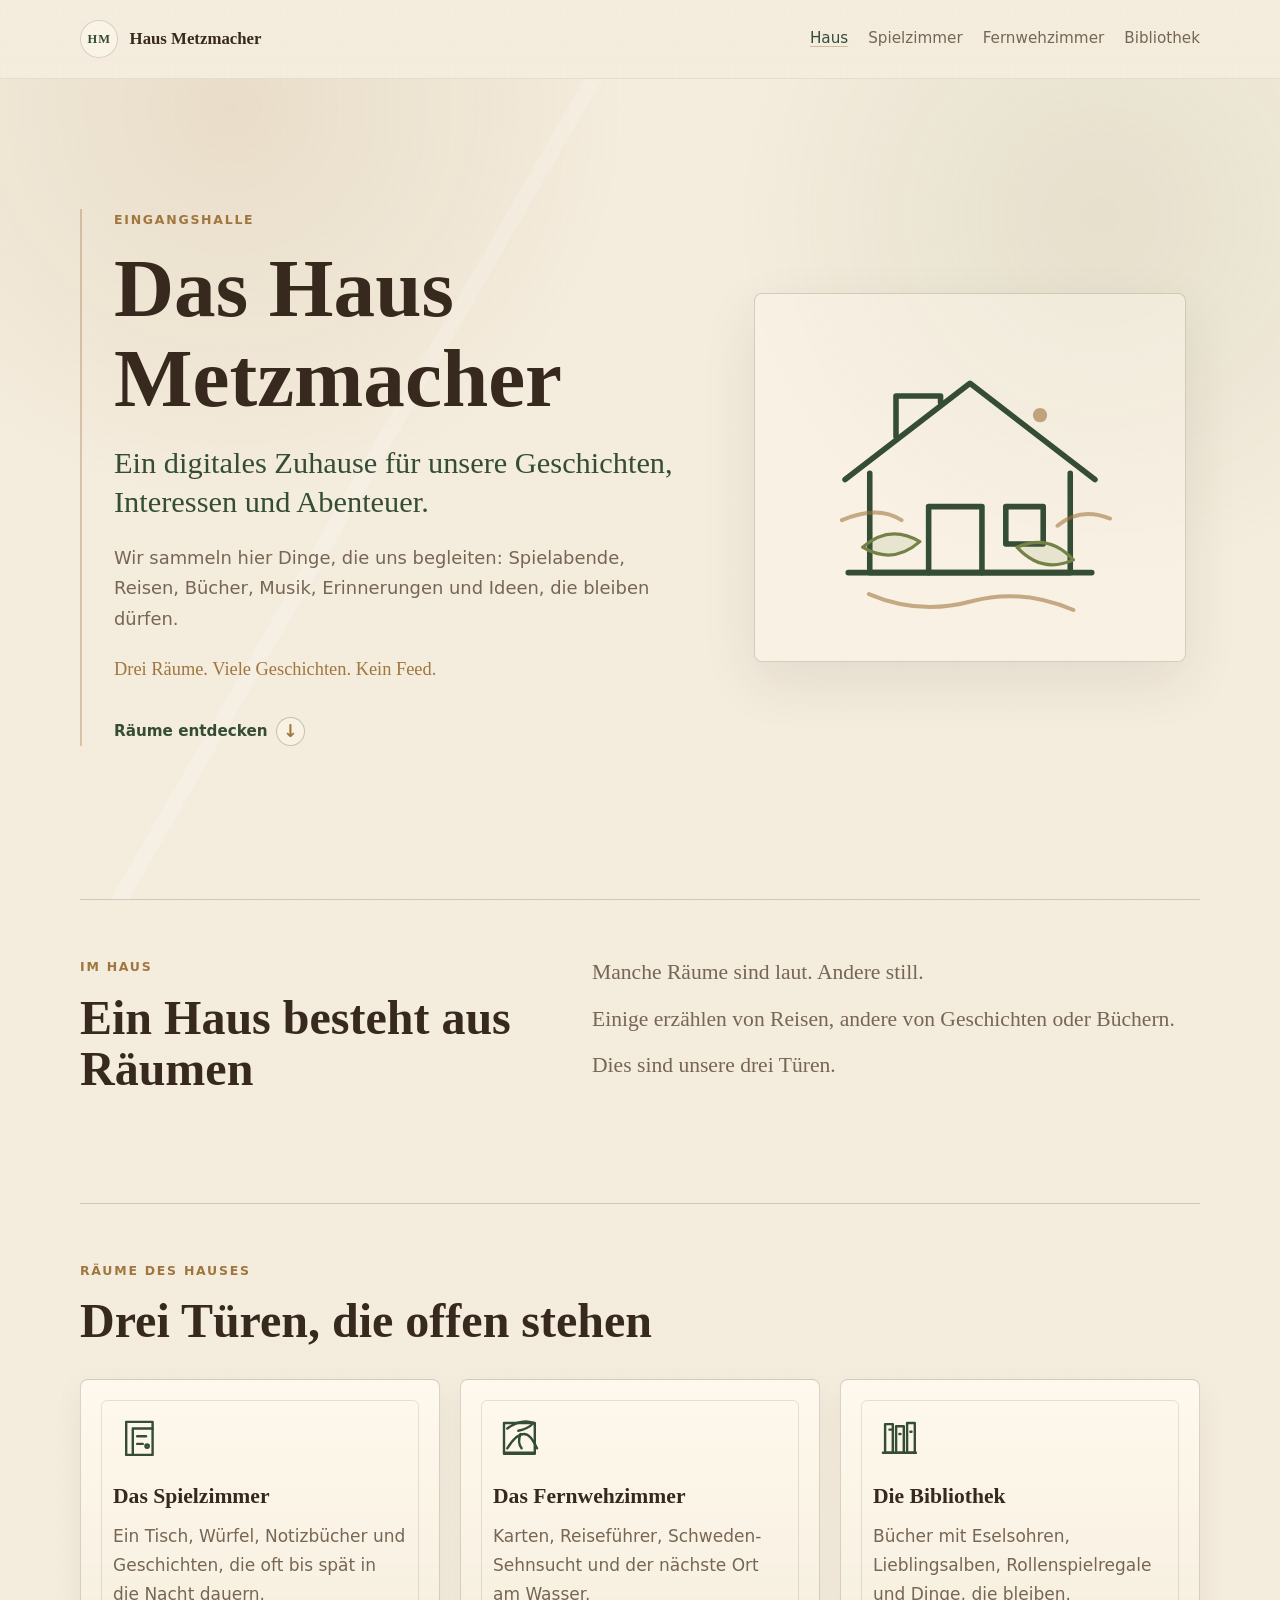
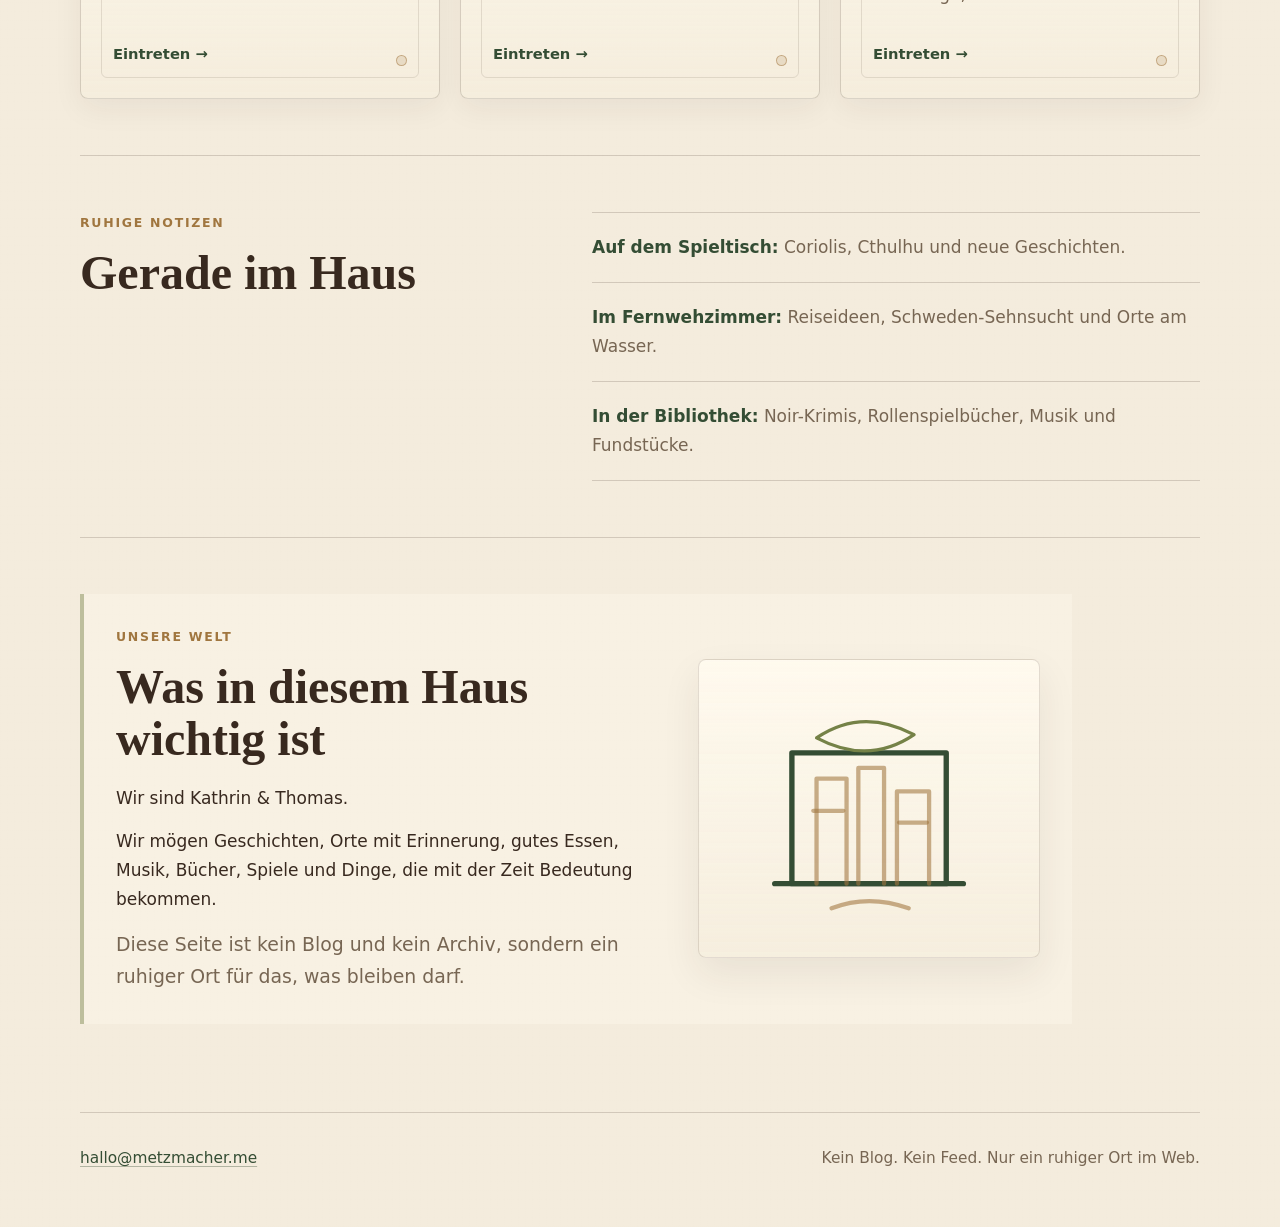
==== index.html @ ea8b7ede "Initial Commit" ====
<!doctype html>
<html lang="de">
  <head>
    <meta charset="utf-8">
    <meta name="viewport" content="width=device-width, initial-scale=1">
    <meta
      name="description"
      content="Das Haus Metzmacher: ein digitales Zuhause für Geschichten, Interessen und Abenteuer von Kathrin & Thomas."
    >
    <title>Das Haus Metzmacher</title>
    <link
      rel="icon"
      href="data:image/svg+xml,%3Csvg xmlns='http://www.w3.org/2000/svg' viewBox='0 0 64 64'%3E%3Crect width='64' height='64' rx='12' fill='%23f4ecdd'/%3E%3Cpath d='M14 31 32 16l18 15v19H14z' fill='none' stroke='%23344d34' stroke-width='5' stroke-linejoin='round'/%3E%3Cpath d='M25 50V36h14v14' fill='none' stroke='%23a0763f' stroke-width='4'/%3E%3C/svg%3E"
    >
    <link rel="stylesheet" href="/styles.css">
  </head>
  <body>
    <a class="skip-link" href="#inhalt">Zum Inhalt springen</a>

    <header class="site-header" aria-label="Kopfbereich">
      <nav class="nav" aria-label="Wegweiser im Haus">
        <a class="brand" href="/" aria-label="Zur Eingangshalle">
          <span class="brand-mark" aria-hidden="true">HM</span>
          <span>Haus Metzmacher</span>
        </a>
        <ul class="nav-list">
          <li><a href="/" aria-current="page">Haus</a></li>
          <li><a href="/spielzimmer/">Spielzimmer</a></li>
          <li><a href="/fernwehzimmer/">Fernwehzimmer</a></li>
          <li><a href="/bibliothek/">Bibliothek</a></li>
        </ul>
      </nav>
    </header>

    <main id="inhalt">
      <section class="hero section" id="top" aria-labelledby="hero-title">
        <div class="hero-copy">
          <p class="eyebrow">Eingangshalle</p>
          <h1 id="hero-title">Das Haus Metzmacher</h1>
          <p class="subtitle">Ein digitales Zuhause für unsere Geschichten, Interessen und Abenteuer.</p>
          <p>
            Wir sammeln hier Dinge, die uns begleiten: Spielabende, Reisen, Bücher,
            Musik, Erinnerungen und Ideen, die bleiben dürfen.
          </p>
          <p class="hero-note">Drei Räume. Viele Geschichten. Kein Feed.</p>
          <a class="scroll-cue" href="#haus-raeume" aria-label="Zur Einführung der Räume scrollen">
            Räume entdecken
            <span aria-hidden="true">↓</span>
          </a>
        </div>

        <div class="hero-illustration" aria-hidden="true">
          <svg viewBox="0 0 460 380" role="img" focusable="false">
            <path class="svg-line" d="M73 193 230 72l157 121" />
            <path class="svg-line" d="M104 185v125h252V185" />
            <path class="svg-line" d="M178 310v-83h67v83" />
            <path class="svg-line" d="M275 227h47v47h-47z" />
            <path class="svg-line" d="M137 139V88h56v8" />
            <path class="svg-line" d="M77 310h306" />
            <path class="svg-soft" d="M103 337c42 18 85 21 129 9s86-7 128 11" />
            <path class="svg-soft" d="M69 244c30-13 55-13 75 0" />
            <path class="svg-soft" d="M340 251c19-16 41-19 66-9" />
            <circle class="svg-dot" cx="318" cy="112" r="9" />
            <path class="svg-leaf" d="M95 278c23-20 47-22 72-7-23 20-47 22-72 7z" />
            <path class="svg-leaf" d="M360 294c-21-23-44-28-71-16 21 23 44 28 71 16z" />
          </svg>
        </div>
      </section>

      <section class="section house-intro" id="haus-raeume" aria-labelledby="house-intro-title">
        <div class="section-heading">
          <p class="eyebrow">Im Haus</p>
          <h2 id="house-intro-title">Ein Haus besteht aus Räumen</h2>
        </div>
        <div class="intro-text">
          <p>Manche Räume sind laut. Andere still.</p>
          <p>Einige erzählen von Reisen, andere von Geschichten oder Büchern.</p>
          <p>Dies sind unsere drei Türen.</p>
        </div>
      </section>

      <section class="section rooms" id="raeume" aria-labelledby="rooms-title">
        <div class="section-heading">
          <p class="eyebrow">Räume des Hauses</p>
          <h2 id="rooms-title">Drei Türen, die offen stehen</h2>
        </div>

        <div class="room-grid">
          <article class="room-card">
            <a class="room-link" href="/spielzimmer/" aria-label="Das Spielzimmer betreten">
              <div class="room-icon" aria-hidden="true">
                <svg viewBox="0 0 48 48" focusable="false">
                  <path d="M12 9h24v30H12z" />
                  <path d="M18 39V15h18" />
                  <path d="M22 22h8" />
                  <path d="M22 29h5" />
                  <circle cx="31" cy="31" r="1.5" />
                </svg>
              </div>
              <h3>Das Spielzimmer</h3>
              <p>Ein Tisch, Würfel, Notizbücher und Geschichten, die oft bis spät in die Nacht dauern.</p>
              <span class="room-enter" aria-hidden="true">Eintreten →</span>
            </a>
          </article>

          <article class="room-card">
            <a class="room-link" href="/fernwehzimmer/" aria-label="Das Fernwehzimmer betreten">
              <div class="room-icon" aria-hidden="true">
                <svg viewBox="0 0 48 48" focusable="false">
                  <path d="M11 37h26" />
                  <path d="M13 33c5-8 10-13 15-13s8 5 12 13" />
                  <path d="M25 20c-2 5-2 9 1 13" />
                  <path d="M13 15c8-6 16-8 24-5" />
                  <path d="M37 10c-4 4-8 6-14 7" />
                  <path d="M10 10h28v28H10z" />
                </svg>
              </div>
              <h3>Das Fernwehzimmer</h3>
              <p>Karten, Reiseführer, Schweden-Sehnsucht und der nächste Ort am Wasser.</p>
              <span class="room-enter" aria-hidden="true">Eintreten →</span>
            </a>
          </article>

          <article class="room-card">
            <a class="room-link" href="/bibliothek/" aria-label="Die Bibliothek betreten">
              <div class="room-icon" aria-hidden="true">
                <svg viewBox="0 0 48 48" focusable="false">
                  <path d="M9 37h30" />
                  <path d="M11 11h7v26h-7z" />
                  <path d="M21 13h7v24h-7z" />
                  <path d="M31 10h7v27h-7z" />
                  <path d="M15 16h2" />
                  <path d="M24 20h1" />
                  <path d="M34 18h1" />
                </svg>
              </div>
              <h3>Die Bibliothek</h3>
              <p>Bücher mit Eselsohren, Lieblingsalben, Rollenspielregale und Dinge, die bleiben.</p>
              <span class="room-enter" aria-hidden="true">Eintreten →</span>
            </a>
          </article>
        </div>
      </section>

      <section class="section now-section" id="aktuell" aria-labelledby="now-title">
        <div class="section-heading">
          <p class="eyebrow">Ruhige Notizen</p>
          <h2 id="now-title">Gerade im Haus</h2>
        </div>

        <!-- Pflegeleichte Now-Sektion: Diese drei Listeneinträge direkt bearbeiten. -->
        <ul class="now-list">
          <li><strong>Auf dem Spieltisch:</strong> Coriolis, Cthulhu und neue Geschichten.</li>
          <li><strong>Im Fernwehzimmer:</strong> Reiseideen, Schweden-Sehnsucht und Orte am Wasser.</li>
          <li><strong>In der Bibliothek:</strong> Noir-Krimis, Rollenspielbücher, Musik und Fundstücke.</li>
        </ul>
      </section>

      <section class="section about" id="was-wichtig-ist" aria-labelledby="values-title">
        <div class="about-note">
          <div class="about-copy">
            <p class="eyebrow">Unsere Welt</p>
            <h2 id="values-title">Was in diesem Haus wichtig ist</h2>
            <p>
              Wir sind Kathrin &amp; Thomas.
            </p>
            <p>
              Wir mögen Geschichten, Orte mit Erinnerung, gutes Essen, Musik, Bücher,
              Spiele und Dinge, die mit der Zeit Bedeutung bekommen.
            </p>
            <p>
              Diese Seite ist kein Blog und kein Archiv, sondern ein ruhiger Ort für
              das, was bleiben darf.
            </p>
          </div>

          <div class="values-illustration" aria-hidden="true">
            <svg viewBox="0 0 280 240" focusable="false">
              <path class="svg-line" d="M52 190h176" />
              <path class="svg-line" d="M68 68h144v122H68z" />
              <path class="svg-soft" d="M91 190V92h28v98" />
              <path class="svg-soft" d="M130 190V82h24v108" />
              <path class="svg-soft" d="M166 190V104h30v86" />
              <path class="svg-soft" d="M88 122h28" />
              <path class="svg-soft" d="M168 133h26" />
              <circle class="svg-dot" cx="142" cy="133" r="7" />
              <path class="svg-leaf" d="M91 54c28-19 59-20 91-3-28 19-59 20-91 3z" />
              <path class="svg-soft" d="M105 213c23-9 47-9 72 0" />
            </svg>
          </div>
        </div>
      </section>
    </main>

    <footer class="site-footer">
      <p>
        <a href="mailto:hallo@metzmacher.me">hallo@metzmacher.me</a>
      </p>
      <p>Kein Blog. Kein Feed. Nur ein ruhiger Ort im Web.</p>
    </footer>
  </body>
</html>
---- styles.css ----
:root {
  --color-paper: #f4ecdd;
  --color-paper-deep: #eadfc9;
  --color-ink: #38291f;
  --color-muted: #776653;
  --color-olive: #758247;
  --color-green: #344d34;
  --color-bronze: #a0763f;
  --color-line: rgba(56, 41, 31, 0.18);
  --color-card: rgba(255, 250, 239, 0.66);
  --font-serif: Georgia, "Times New Roman", serif;
  --font-sans: ui-sans-serif, system-ui, -apple-system, BlinkMacSystemFont, "Segoe UI", sans-serif;
  --space-xs: 0.5rem;
  --space-sm: 0.875rem;
  --space-md: 1.25rem;
  --space-lg: 2rem;
  --space-xl: 3.5rem;
  --space-2xl: 5.5rem;
  --radius: 8px;
  --shadow-soft: 0 20px 55px rgba(56, 41, 31, 0.09);
  --max-width: 1120px;
}

* {
  box-sizing: border-box;
}

html {
  scroll-behavior: smooth;
  scroll-padding-top: 6rem;
}

body {
  min-width: 320px;
  margin: 0;
  color: var(--color-ink);
  font-family: var(--font-sans);
  font-size: 1.0625rem;
  line-height: 1.7;
  background:
    linear-gradient(rgba(244, 236, 221, 0.92), rgba(244, 236, 221, 0.92)),
    repeating-linear-gradient(90deg, rgba(56, 41, 31, 0.03) 0 1px, transparent 1px 7px),
    repeating-linear-gradient(0deg, rgba(56, 41, 31, 0.025) 0 1px, transparent 1px 9px),
    var(--color-paper);
}

body::before {
  position: fixed;
  inset: 0;
  z-index: -1;
  pointer-events: none;
  content: "";
  background:
    radial-gradient(circle at 18% 12%, rgba(160, 118, 63, 0.12), transparent 30%),
    radial-gradient(circle at 86% 24%, rgba(117, 130, 71, 0.11), transparent 28%),
    linear-gradient(120deg, transparent 0 35%, rgba(255, 255, 255, 0.18) 35% 36%, transparent 36% 100%);
}

a {
  color: var(--color-green);
  text-decoration-color: rgba(52, 77, 52, 0.35);
  text-underline-offset: 0.18em;
}

a:hover {
  color: var(--color-bronze);
}

a:focus-visible,
button:focus-visible {
  outline: 3px solid rgba(160, 118, 63, 0.55);
  outline-offset: 4px;
}

h1,
h2,
h3,
p {
  margin-top: 0;
}

h1,
h2,
h3 {
  color: var(--color-ink);
  font-family: var(--font-serif);
  font-weight: 700;
  line-height: 1.08;
}

h1 {
  max-width: 12ch;
  margin-bottom: var(--space-md);
  font-size: 5.2rem;
}

h2 {
  margin-bottom: var(--space-md);
  font-size: 3rem;
}

h3 {
  margin-bottom: var(--space-sm);
  font-size: 1.35rem;
}

p {
  margin-bottom: 0;
}

svg {
  display: block;
}

.skip-link {
  position: absolute;
  top: var(--space-sm);
  left: var(--space-sm);
  z-index: 10;
  padding: var(--space-xs) var(--space-sm);
  color: var(--color-paper);
  background: var(--color-green);
  transform: translateY(-160%);
}

.skip-link:focus {
  transform: translateY(0);
}

.site-header {
  position: sticky;
  top: 0;
  z-index: 5;
  padding: var(--space-md);
  border-bottom: 1px solid rgba(56, 41, 31, 0.08);
  background:
    linear-gradient(rgba(244, 236, 221, 0.9), rgba(244, 236, 221, 0.78)),
    repeating-linear-gradient(90deg, rgba(56, 41, 31, 0.026) 0 1px, transparent 1px 7px),
    var(--color-paper);
  backdrop-filter: blur(12px);
}

.nav {
  display: flex;
  align-items: center;
  justify-content: space-between;
  width: min(100%, var(--max-width));
  margin: 0 auto;
  gap: var(--space-md);
}

.brand {
  display: inline-flex;
  align-items: center;
  gap: 0.7rem;
  color: var(--color-ink);
  font-family: var(--font-serif);
  font-size: 1.05rem;
  font-weight: 700;
  text-decoration: none;
}

.brand-mark {
  display: grid;
  width: 2.4rem;
  height: 2.4rem;
  place-items: center;
  border: 1px solid var(--color-line);
  border-radius: 50%;
  color: var(--color-green);
  font-size: 0.78rem;
  letter-spacing: 0.08em;
  background: rgba(255, 250, 239, 0.56);
}

.nav-list {
  display: flex;
  flex-wrap: wrap;
  justify-content: flex-end;
  gap: var(--space-xs) var(--space-md);
  margin: 0;
  padding: 0;
  list-style: none;
  font-size: 0.95rem;
}

.nav-list a {
  color: var(--color-muted);
  text-decoration: none;
}

.nav-list a:hover,
.nav-list a[aria-current="page"] {
  color: var(--color-green);
}

.nav-list a[aria-current="page"] {
  text-decoration: underline;
  text-decoration-color: rgba(160, 118, 63, 0.42);
}

.section {
  width: min(calc(100% - 2rem), var(--max-width));
  margin: 0 auto;
  padding: var(--space-xl) 0;
}

.hero {
  display: grid;
  grid-template-columns: minmax(0, 1.05fr) minmax(280px, 0.8fr);
  align-items: center;
  gap: var(--space-xl);
  min-height: calc(100svh - 5rem);
  padding-top: var(--space-lg);
}

.room-hero {
  min-height: min(42rem, calc(100svh - 5rem));
}

.room-hero h1 {
  max-width: 100%;
  font-size: 4rem;
}

.hero-copy {
  position: relative;
  padding-left: var(--space-lg);
  border-left: 2px solid rgba(160, 118, 63, 0.35);
}

.hero-copy > p:not(.eyebrow, .subtitle, .hero-note) {
  max-width: 42rem;
  color: var(--color-muted);
  font-size: 1.12rem;
}

.hero-note {
  margin-top: var(--space-md);
  color: var(--color-bronze);
  font-family: var(--font-serif);
  font-size: 1.15rem;
}

.scroll-cue {
  display: inline-flex;
  align-items: center;
  gap: 0.55rem;
  margin-top: var(--space-lg);
  color: var(--color-green);
  font-size: 0.95rem;
  font-weight: 700;
  text-decoration: none;
}

.scroll-cue span {
  display: grid;
  width: 1.8rem;
  height: 1.8rem;
  place-items: center;
  border: 1px solid rgba(52, 77, 52, 0.28);
  border-radius: 50%;
  color: var(--color-bronze);
  font-size: 1.1rem;
  line-height: 1;
  background: rgba(255, 250, 239, 0.42);
}

.scroll-cue:hover span {
  border-color: rgba(160, 118, 63, 0.5);
}

.eyebrow {
  margin-bottom: var(--space-sm);
  color: var(--color-bronze);
  font-size: 0.78rem;
  font-weight: 700;
  letter-spacing: 0.14em;
  text-transform: uppercase;
}

.subtitle {
  max-width: 36rem;
  margin-bottom: var(--space-md);
  color: var(--color-green);
  font-family: var(--font-serif);
  font-size: 1.9rem;
  line-height: 1.3;
}

.hero-illustration {
  width: min(100%, 27rem);
  margin-inline: auto;
  padding: clamp(1rem, 4vw, 2rem);
  border: 1px solid var(--color-line);
  border-radius: var(--radius);
  background: rgba(255, 250, 239, 0.38);
  box-shadow: var(--shadow-soft);
}

.hero-illustration svg {
  width: 100%;
  height: auto;
}

.svg-line,
.svg-soft,
.svg-leaf,
.room-icon svg *,
.values-illustration svg * {
  fill: none;
  stroke-linecap: round;
  stroke-linejoin: round;
}

.svg-line {
  stroke: var(--color-green);
  stroke-width: 7;
}

.svg-soft {
  stroke: rgba(160, 118, 63, 0.58);
  stroke-width: 5;
}

.svg-leaf {
  fill: rgba(117, 130, 71, 0.13);
  stroke: var(--color-olive);
  stroke-width: 4;
}

.svg-dot {
  fill: rgba(160, 118, 63, 0.62);
}

.section-heading {
  max-width: 42rem;
  margin-bottom: var(--space-lg);
}

.house-intro {
  display: grid;
  grid-template-columns: minmax(0, 0.75fr) minmax(280px, 1fr);
  align-items: start;
  gap: var(--space-xl);
  border-top: 1px solid var(--color-line);
}

.intro-text {
  display: grid;
  gap: var(--space-sm);
  max-width: 42rem;
  color: var(--color-muted);
  font-family: var(--font-serif);
  font-size: 1.35rem;
  line-height: 1.5;
}

.rooms {
  border-top: 1px solid var(--color-line);
}

.room-grid {
  display: grid;
  grid-template-columns: repeat(3, minmax(0, 1fr));
  gap: var(--space-md);
}

.room-card {
  position: relative;
  overflow: hidden;
  min-height: 17rem;
  border: 1px solid var(--color-line);
  border-radius: var(--radius);
  background:
    linear-gradient(180deg, rgba(255, 250, 239, 0.7), rgba(234, 223, 201, 0.38)),
    var(--color-card);
  box-shadow: 0 10px 30px rgba(56, 41, 31, 0.06);
}

.room-link {
  position: relative;
  z-index: 1;
  display: flex;
  min-height: 17rem;
  flex-direction: column;
  padding: var(--space-lg);
  color: inherit;
  text-decoration: none;
}

.room-link:focus-visible {
  outline-offset: -6px;
}

.room-card::before {
  position: absolute;
  inset: var(--space-md);
  pointer-events: none;
  content: "";
  border: 1px solid rgba(56, 41, 31, 0.12);
  border-radius: calc(var(--radius) - 2px);
}

.room-card::after {
  position: absolute;
  right: var(--space-lg);
  bottom: var(--space-lg);
  width: 0.55rem;
  height: 0.55rem;
  content: "";
  border: 1px solid rgba(160, 118, 63, 0.5);
  border-radius: 50%;
  background: rgba(160, 118, 63, 0.16);
}

.room-card p {
  color: var(--color-muted);
}

.room-kicker {
  margin-bottom: var(--space-xs);
  color: var(--color-bronze);
  font-family: var(--font-serif);
  font-size: 0.98rem;
  line-height: 1.35;
}

.room-icon {
  width: 3.3rem;
  height: 3.3rem;
  margin-bottom: var(--space-md);
  color: var(--color-green);
}

.room-icon svg {
  width: 100%;
  height: 100%;
}

.room-icon svg * {
  stroke: currentColor;
  stroke-width: 2.2;
}

.room-enter {
  display: inline-flex;
  align-items: center;
  gap: 0.4rem;
  margin-top: auto;
  padding-top: var(--space-lg);
  color: var(--color-green);
  font-size: 0.92rem;
  font-weight: 700;
}

.now-section {
  display: grid;
  grid-template-columns: minmax(0, 0.75fr) minmax(280px, 1fr);
  align-items: start;
  gap: var(--space-xl);
  border-top: 1px solid var(--color-line);
}

.now-list {
  display: grid;
  gap: 0;
  margin: 0;
  padding: 0;
  border-top: 1px solid var(--color-line);
  list-style: none;
}

.now-list li {
  padding: var(--space-md) 0;
  border-bottom: 1px solid var(--color-line);
  color: var(--color-muted);
}

.now-list strong {
  color: var(--color-green);
}

.room-content {
  border-top: 1px solid var(--color-line);
}

.quiet-list {
  display: grid;
  grid-template-columns: repeat(3, minmax(0, 1fr));
  gap: var(--space-md);
  margin: 0;
  padding: 0;
  list-style: none;
}

.quiet-list li,
.collection-card {
  border: 1px solid var(--color-line);
  border-radius: var(--radius);
  background:
    linear-gradient(180deg, rgba(255, 250, 239, 0.68), rgba(234, 223, 201, 0.3)),
    var(--color-card);
  box-shadow: 0 10px 30px rgba(56, 41, 31, 0.045);
}

.quiet-list li {
  padding: var(--space-md) var(--space-lg);
  color: var(--color-green);
  font-family: var(--font-serif);
  font-size: 1.3rem;
}

.collection-grid {
  display: grid;
  grid-template-columns: repeat(3, minmax(0, 1fr));
  gap: var(--space-md);
}

.library-grid {
  grid-template-columns: repeat(4, minmax(0, 1fr));
}

.collection-card {
  padding: var(--space-lg);
}

.collection-card h3,
.placeholder-card h3 {
  position: relative;
  z-index: 1;
}

.collection-card p,
.quiet-copy,
.placeholder-card p {
  color: var(--color-muted);
}

.quiet-copy {
  max-width: 46rem;
  font-size: 1.12rem;
}

.placeholder-grid {
  display: grid;
  grid-template-columns: repeat(3, minmax(0, 1fr));
  gap: var(--space-md);
  margin-top: var(--space-lg);
}

.placeholder-card {
  position: relative;
  overflow: hidden;
  min-height: 12rem;
  padding: var(--space-lg) calc(var(--space-lg) + 2rem) calc(var(--space-lg) + 3.5rem) var(--space-lg);
  border: 1px dashed rgba(56, 41, 31, 0.24);
  border-radius: var(--radius);
  background:
    linear-gradient(135deg, rgba(255, 250, 239, 0.72), rgba(234, 223, 201, 0.38)),
    repeating-linear-gradient(90deg, rgba(56, 41, 31, 0.035) 0 1px, transparent 1px 10px),
    var(--color-card);
  box-shadow: 0 10px 30px rgba(56, 41, 31, 0.04);
}

.image-placeholder::after {
  position: absolute;
  right: 1rem;
  bottom: 1rem;
  width: 3.4rem;
  height: 3.4rem;
  content: "";
  border: 1px solid rgba(160, 118, 63, 0.28);
  border-radius: 50%;
  background:
    linear-gradient(45deg, transparent 46%, rgba(160, 118, 63, 0.28) 47% 53%, transparent 54%),
    linear-gradient(-45deg, transparent 46%, rgba(160, 118, 63, 0.22) 47% 53%, transparent 54%);
}

.placeholder-card::after {
  position: absolute;
  right: 1rem;
  bottom: 1rem;
  width: 2.8rem;
  height: 3.5rem;
  content: "";
  border: 1px solid rgba(160, 118, 63, 0.24);
  border-radius: 3px;
  background:
    linear-gradient(rgba(160, 118, 63, 0.16), rgba(160, 118, 63, 0.16)) 0.55rem 0.85rem / 1.7rem 1px no-repeat,
    linear-gradient(rgba(160, 118, 63, 0.12), rgba(160, 118, 63, 0.12)) 0.55rem 1.35rem / 1.35rem 1px no-repeat,
    rgba(255, 250, 239, 0.46);
  transform: rotate(2deg);
}

.placeholder-card > span,
.image-placeholder span {
  position: relative;
  z-index: 1;
  display: inline-flex;
  margin-bottom: var(--space-sm);
  color: var(--color-bronze);
  font-size: 0.76rem;
  font-weight: 700;
  letter-spacing: 0.12em;
  text-transform: uppercase;
}

.placeholder-card-image {
  display: grid;
  gap: var(--space-md);
}

.place-card {
  display: grid;
  gap: var(--space-md);
}

.image-placeholder {
  position: relative;
  display: grid;
  min-height: 9rem;
  place-items: center;
  overflow: hidden;
  border: 1px solid rgba(56, 41, 31, 0.16);
  border-radius: calc(var(--radius) - 2px);
  background:
    linear-gradient(135deg, rgba(117, 130, 71, 0.08), transparent 42%),
    linear-gradient(180deg, rgba(255, 250, 239, 0.82), rgba(234, 223, 201, 0.48)),
    repeating-linear-gradient(0deg, rgba(56, 41, 31, 0.028) 0 1px, transparent 1px 8px);
}

.image-placeholder::before {
  position: absolute;
  inset: 1rem;
  content: "";
  border: 1px solid rgba(52, 77, 52, 0.18);
  border-radius: calc(var(--radius) - 3px);
}

.about {
  padding-bottom: var(--space-2xl);
  border-top: 1px solid var(--color-line);
}

.about-note {
  display: grid;
  grid-template-columns: minmax(0, 0.9fr) minmax(260px, 0.56fr);
  align-items: center;
  gap: var(--space-lg);
  max-width: 62rem;
  padding: var(--space-lg);
  border-left: 4px solid rgba(117, 130, 71, 0.45);
  background: rgba(255, 250, 239, 0.36);
}

.about-copy p:last-child {
  color: var(--color-muted);
  font-size: 1.18rem;
}

.about-copy p + p {
  margin-top: var(--space-sm);
}

.values-illustration {
  padding: var(--space-md);
  border: 1px solid rgba(56, 41, 31, 0.14);
  border-radius: var(--radius);
  background:
    linear-gradient(180deg, rgba(255, 250, 239, 0.72), rgba(234, 223, 201, 0.38)),
    var(--color-card);
  box-shadow: 0 16px 38px rgba(56, 41, 31, 0.08);
}

.values-illustration svg {
  width: 100%;
  height: auto;
  color: var(--color-green);
}

.values-illustration .svg-line {
  stroke-width: 5;
}

.values-illustration .svg-soft {
  stroke-width: 4;
}

.values-illustration .svg-leaf {
  stroke-width: 3;
}

.site-footer {
  display: flex;
  flex-wrap: wrap;
  justify-content: space-between;
  gap: var(--space-sm) var(--space-lg);
  width: min(calc(100% - 2rem), var(--max-width));
  margin: 0 auto;
  padding: var(--space-lg) 0 var(--space-xl);
  border-top: 1px solid var(--color-line);
  color: var(--color-muted);
  font-size: 0.96rem;
}

@media (max-width: 920px) {
  h1 {
    max-width: 100%;
    font-size: 4.2rem;
  }

  h2 {
    font-size: 2.55rem;
  }

  .hero,
  .house-intro,
  .now-section,
  .about-note {
    grid-template-columns: 1fr;
  }

  .hero {
    min-height: auto;
  }

  .hero-illustration {
    width: min(100%, 23rem);
  }

  .room-grid {
    grid-template-columns: repeat(2, minmax(0, 1fr));
  }

  .quiet-list,
  .collection-grid,
  .library-grid,
  .placeholder-grid {
    grid-template-columns: 1fr;
  }
}

@media (max-width: 640px) {
  body {
    font-size: 1rem;
  }

  h1 {
    font-size: 3.15rem;
  }

  .room-hero h1 {
    font-size: 2.45rem;
  }

  h2 {
    font-size: 2.15rem;
  }

  .subtitle {
    font-size: 1.45rem;
  }

  .hero-copy > p:not(.eyebrow, .subtitle, .hero-note),
  .about-copy p:last-child {
    font-size: 1.04rem;
  }

  .site-header {
    padding: var(--space-sm) var(--space-md);
  }

  .nav {
    align-items: flex-start;
    flex-direction: column;
  }

  .nav-list {
    justify-content: flex-start;
  }

  .section {
    width: min(calc(100% - 1.25rem), var(--max-width));
    padding: var(--space-xl) 0;
  }

  .hero-copy {
    padding-left: var(--space-md);
  }

  .about-note {
    padding: var(--space-md);
  }

  .room-grid {
    grid-template-columns: 1fr;
  }

  .room-card {
    min-height: auto;
  }

  .room-link {
    min-height: auto;
  }

  .site-footer {
    width: min(calc(100% - 1.25rem), var(--max-width));
    flex-direction: column;
  }
}
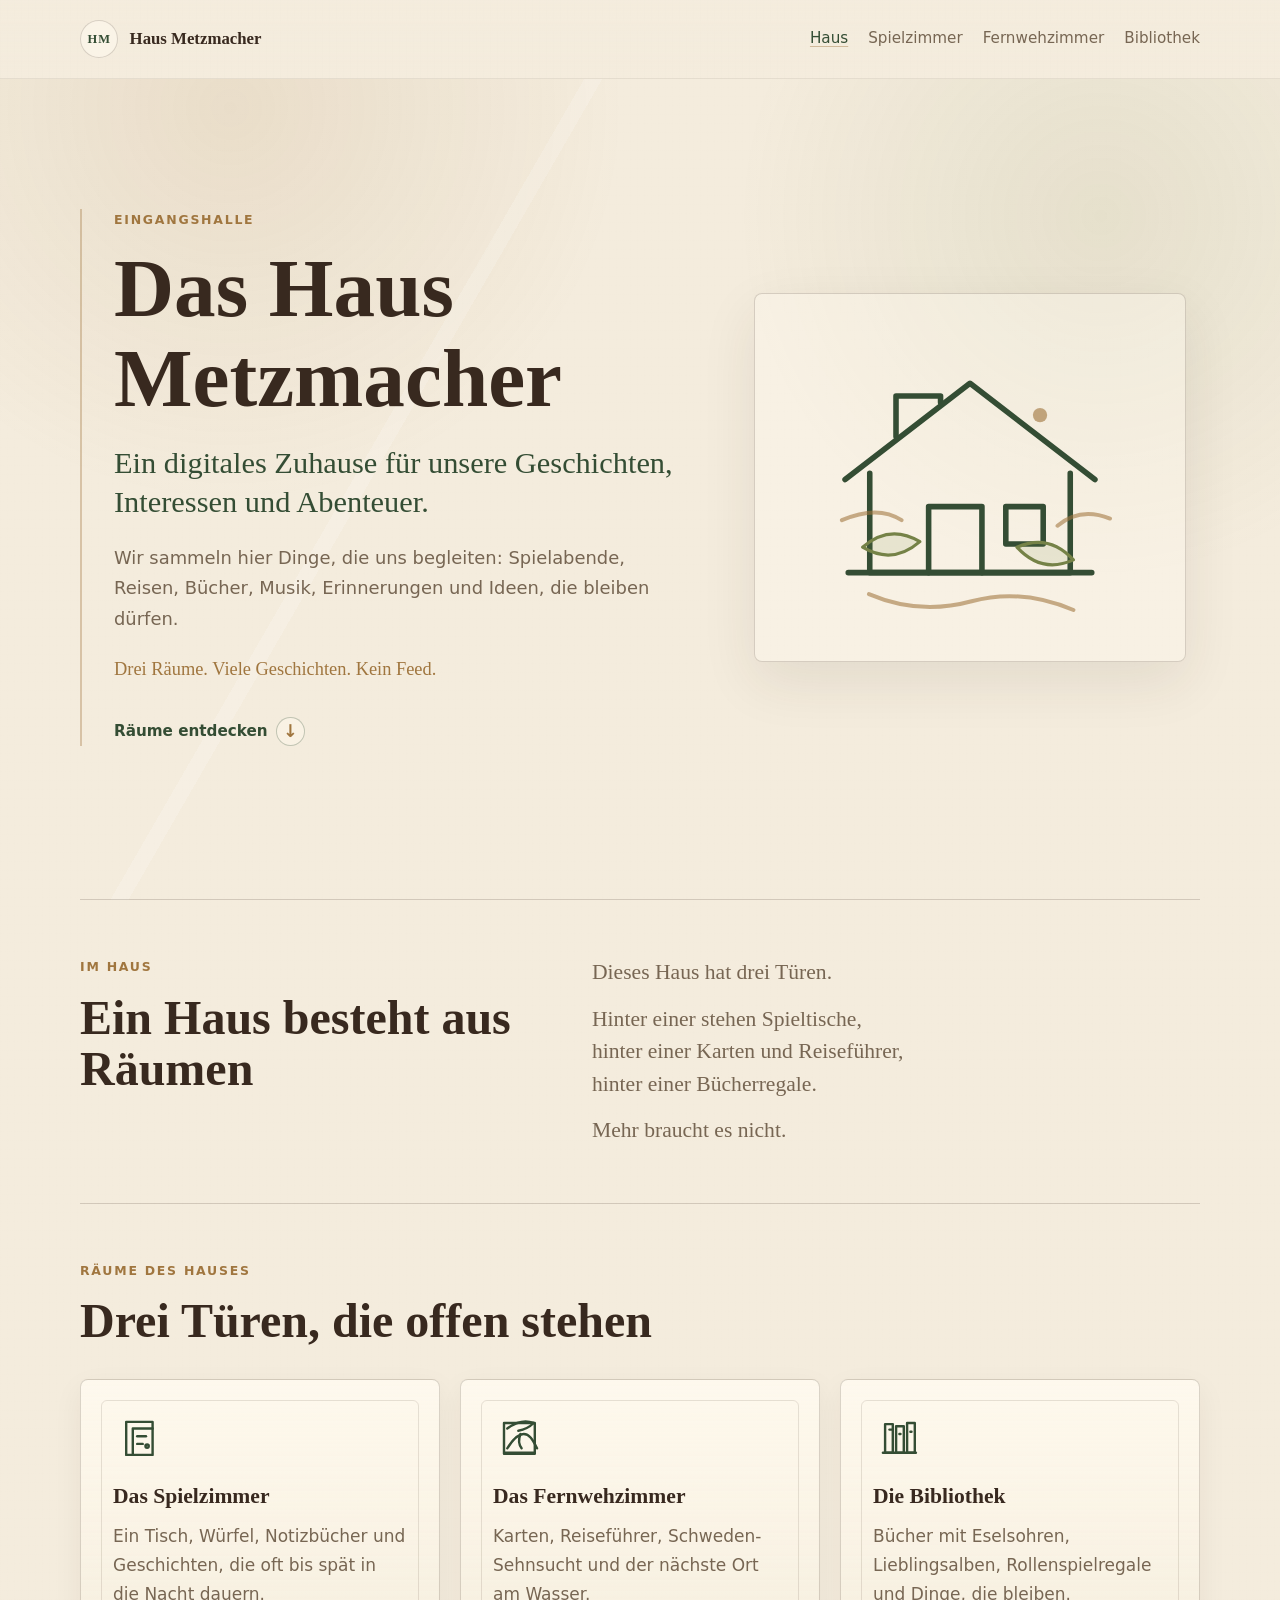
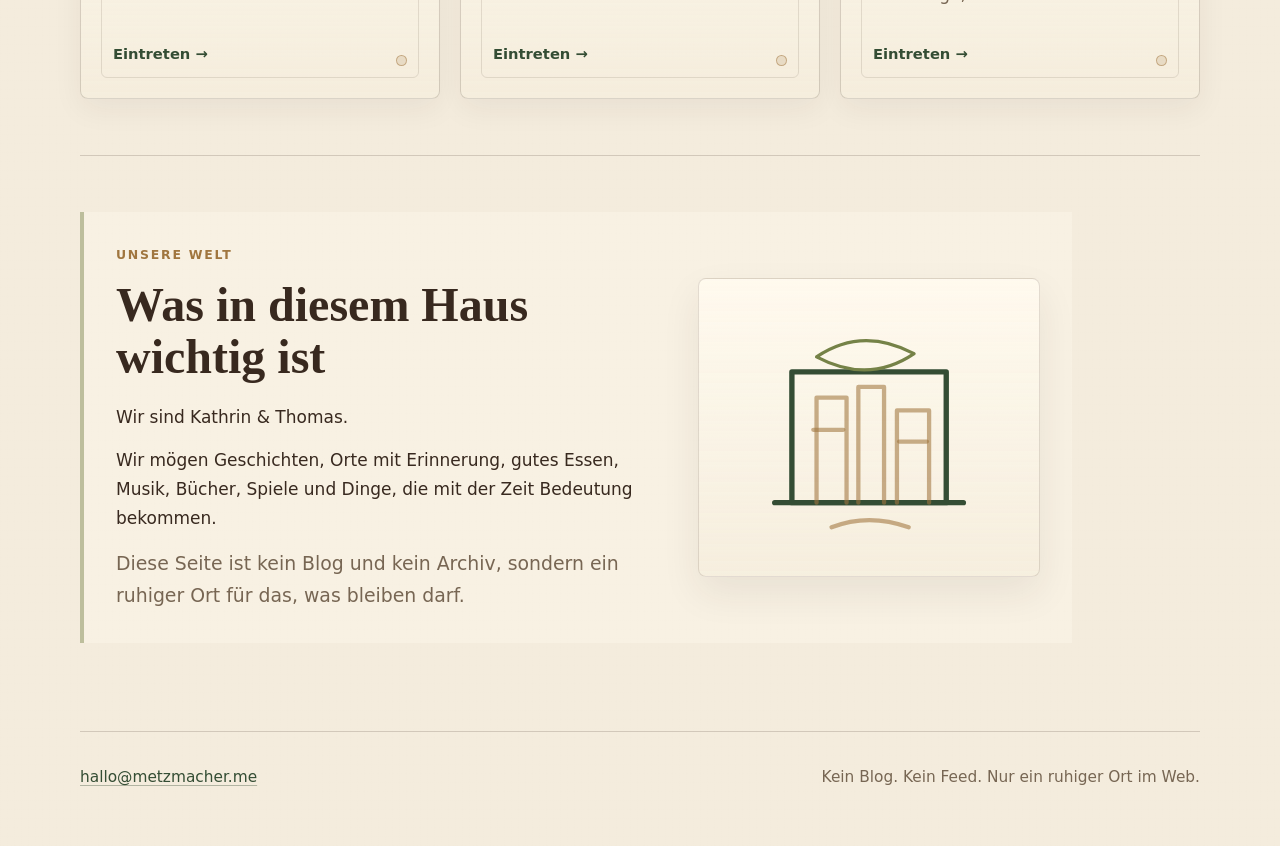
==== commit 188dc93a: "Remove unused notes section from index" ====
--- a/index.html
+++ b/index.html
@@ -73,9 +73,13 @@
           <h2 id="house-intro-title">Ein Haus besteht aus Räumen</h2>
         </div>
         <div class="intro-text">
-          <p>Manche Räume sind laut. Andere still.</p>
-          <p>Einige erzählen von Reisen, andere von Geschichten oder Büchern.</p>
-          <p>Dies sind unsere drei Türen.</p>
+          <p>Dieses Haus hat drei Türen.</p>
+          <p>
+            Hinter einer stehen Spieltische,<br>
+            hinter einer Karten und Reiseführer,<br>
+            hinter einer Bücherregale.
+          </p>
+          <p>Mehr braucht es nicht.</p>
         </div>
       </section>
 
@@ -142,20 +146,6 @@
         </div>
       </section>
 
-      <section class="section now-section" id="aktuell" aria-labelledby="now-title">
-        <div class="section-heading">
-          <p class="eyebrow">Ruhige Notizen</p>
-          <h2 id="now-title">Gerade im Haus</h2>
-        </div>
-
-        <!-- Pflegeleichte Now-Sektion: Diese drei Listeneinträge direkt bearbeiten. -->
-        <ul class="now-list">
-          <li><strong>Auf dem Spieltisch:</strong> Coriolis, Cthulhu und neue Geschichten.</li>
-          <li><strong>Im Fernwehzimmer:</strong> Reiseideen, Schweden-Sehnsucht und Orte am Wasser.</li>
-          <li><strong>In der Bibliothek:</strong> Noir-Krimis, Rollenspielbücher, Musik und Fundstücke.</li>
-        </ul>
-      </section>
-
       <section class="section about" id="was-wichtig-ist" aria-labelledby="values-title">
         <div class="about-note">
           <div class="about-copy">
--- a/styles.css
+++ b/styles.css
@@ -454,33 +454,6 @@
   font-weight: 700;
 }
 
-.now-section {
-  display: grid;
-  grid-template-columns: minmax(0, 0.75fr) minmax(280px, 1fr);
-  align-items: start;
-  gap: var(--space-xl);
-  border-top: 1px solid var(--color-line);
-}
-
-.now-list {
-  display: grid;
-  gap: 0;
-  margin: 0;
-  padding: 0;
-  border-top: 1px solid var(--color-line);
-  list-style: none;
-}
-
-.now-list li {
-  padding: var(--space-md) 0;
-  border-bottom: 1px solid var(--color-line);
-  color: var(--color-muted);
-}
-
-.now-list strong {
-  color: var(--color-green);
-}
-
 .room-content {
   border-top: 1px solid var(--color-line);
 }
@@ -611,6 +584,95 @@
   gap: var(--space-md);
 }
 
+.books-section .section-heading {
+  margin-bottom: var(--space-md);
+}
+
+.book-grid {
+  display: grid;
+  grid-template-columns: repeat(4, minmax(0, 1fr));
+  gap: var(--space-md);
+}
+
+.book-grid-current {
+  grid-template-columns: repeat(2, minmax(0, 1fr));
+}
+
+.book-card {
+  display: grid;
+  grid-template-rows: auto 1fr;
+  min-width: 0;
+  overflow: hidden;
+  border: 1px solid var(--color-line);
+  border-radius: var(--radius);
+  background:
+    linear-gradient(180deg, rgba(255, 250, 239, 0.72), rgba(234, 223, 201, 0.34)),
+    var(--color-card);
+  box-shadow: 0 12px 32px rgba(56, 41, 31, 0.055);
+}
+
+.book-cover {
+  display: grid;
+  min-height: 13.5rem;
+  place-items: center;
+  padding: var(--space-md);
+  border-bottom: 1px solid rgba(56, 41, 31, 0.12);
+  background:
+    linear-gradient(135deg, rgba(117, 130, 71, 0.08), transparent 48%),
+    rgba(255, 250, 239, 0.42);
+  text-decoration: none;
+}
+
+.book-cover img {
+  width: min(100%, 8.5rem);
+  max-height: 12rem;
+  object-fit: contain;
+  border-radius: 3px;
+  box-shadow: 0 12px 24px rgba(56, 41, 31, 0.16);
+}
+
+.book-cover span {
+  color: var(--color-bronze);
+  font-size: 0.76rem;
+  font-weight: 700;
+  letter-spacing: 0.12em;
+  text-transform: uppercase;
+}
+
+.book-body {
+  display: flex;
+  flex-direction: column;
+  min-width: 0;
+  padding: var(--space-md);
+}
+
+.book-owner {
+  margin-bottom: var(--space-xs);
+  color: var(--color-bronze);
+  font-size: 0.75rem;
+  font-weight: 700;
+  letter-spacing: 0.12em;
+  text-transform: uppercase;
+}
+
+.book-title {
+  overflow-wrap: anywhere;
+  font-size: 1.25rem;
+}
+
+.book-author {
+  margin-top: auto;
+  color: var(--color-muted);
+}
+
+.book-link {
+  display: inline-flex;
+  width: fit-content;
+  margin-top: var(--space-md);
+  font-size: 0.92rem;
+  font-weight: 700;
+}
+
 .place-card {
   display: grid;
   gap: var(--space-md);
@@ -716,7 +778,6 @@
 
   .hero,
   .house-intro,
-  .now-section,
   .about-note {
     grid-template-columns: 1fr;
   }
@@ -736,7 +797,9 @@
   .quiet-list,
   .collection-grid,
   .library-grid,
-  .placeholder-grid {
+  .placeholder-grid,
+  .book-grid,
+  .book-grid-current {
     grid-template-columns: 1fr;
   }
 }
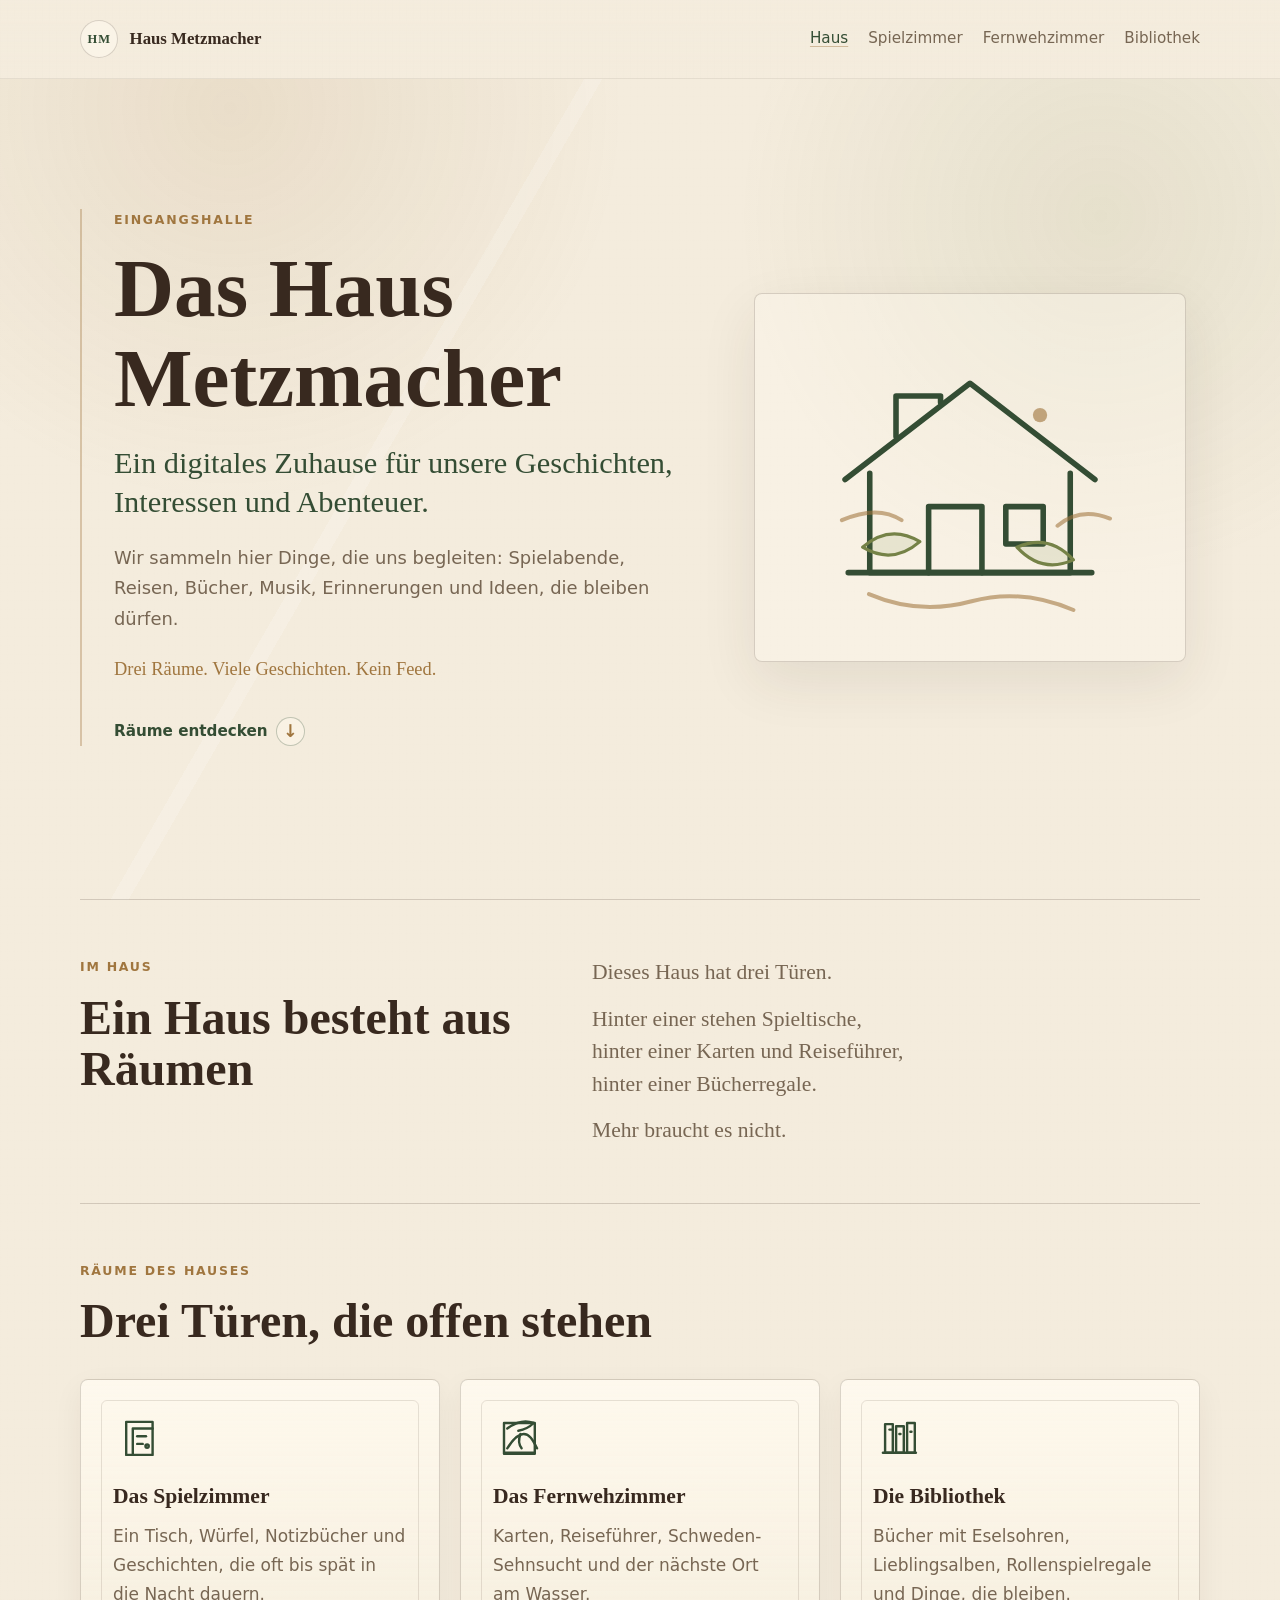
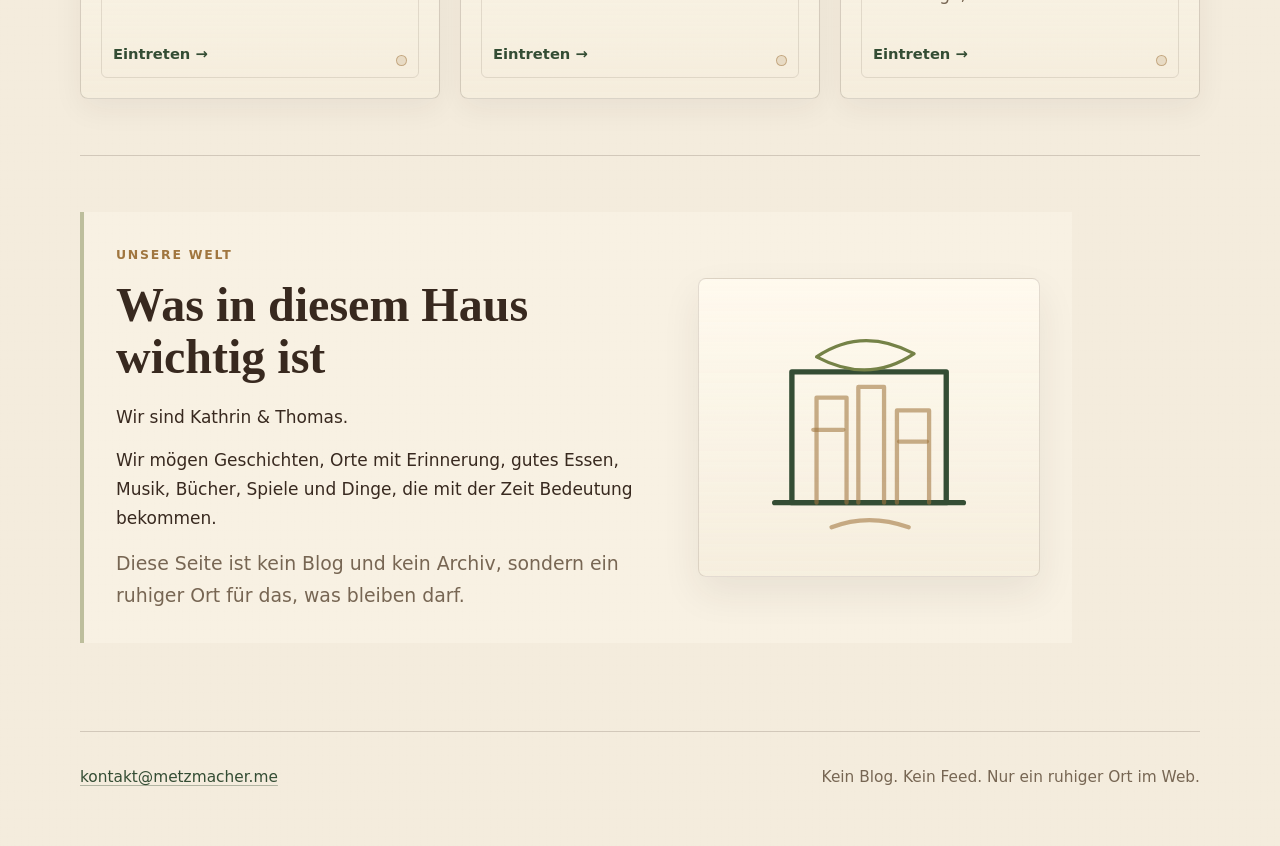
==== commit 6740838e: "Update kontakt email" ====
--- a/index.html
+++ b/index.html
@@ -184,7 +184,7 @@
 
     <footer class="site-footer">
       <p>
-        <a href="mailto:hallo@metzmacher.me">hallo@metzmacher.me</a>
+        <a href="mailto:kontakt@metzmacher.me">kontakt@metzmacher.me</a>
       </p>
       <p>Kein Blog. Kein Feed. Nur ein ruhiger Ort im Web.</p>
     </footer>
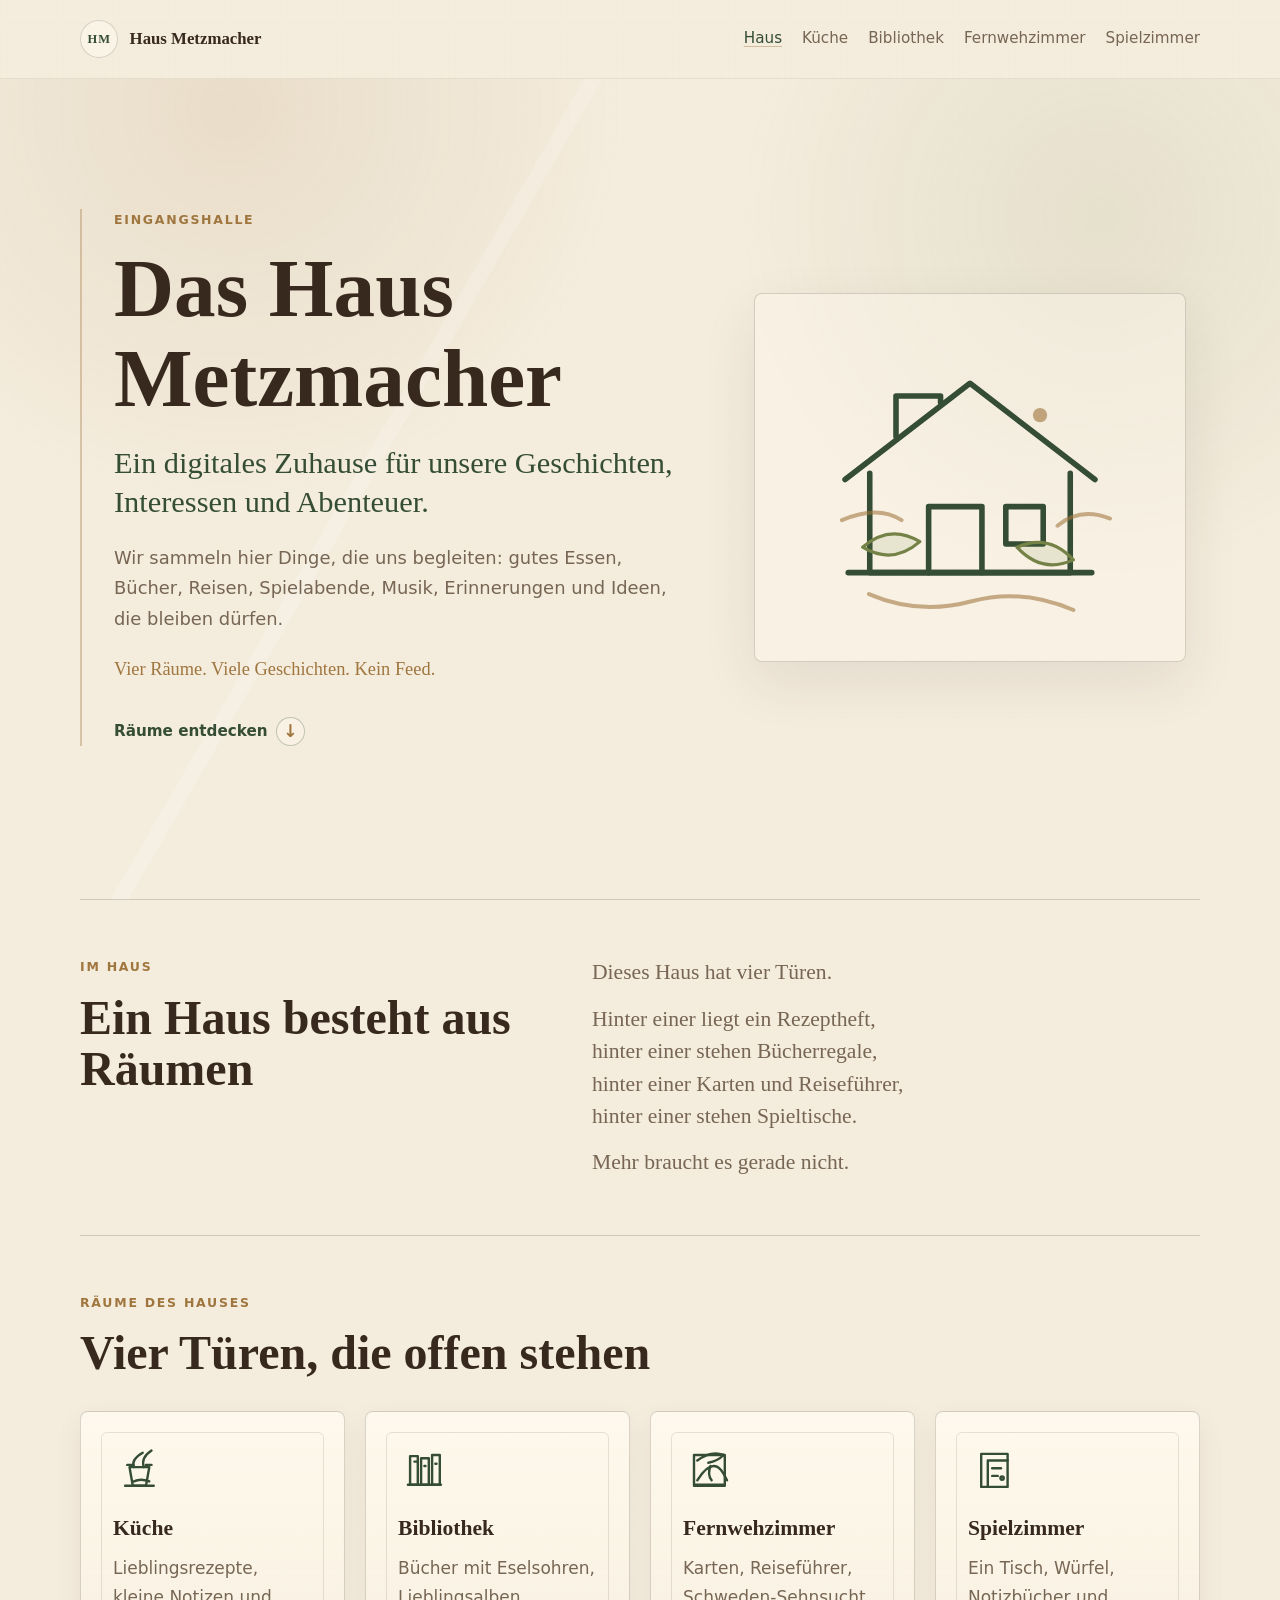
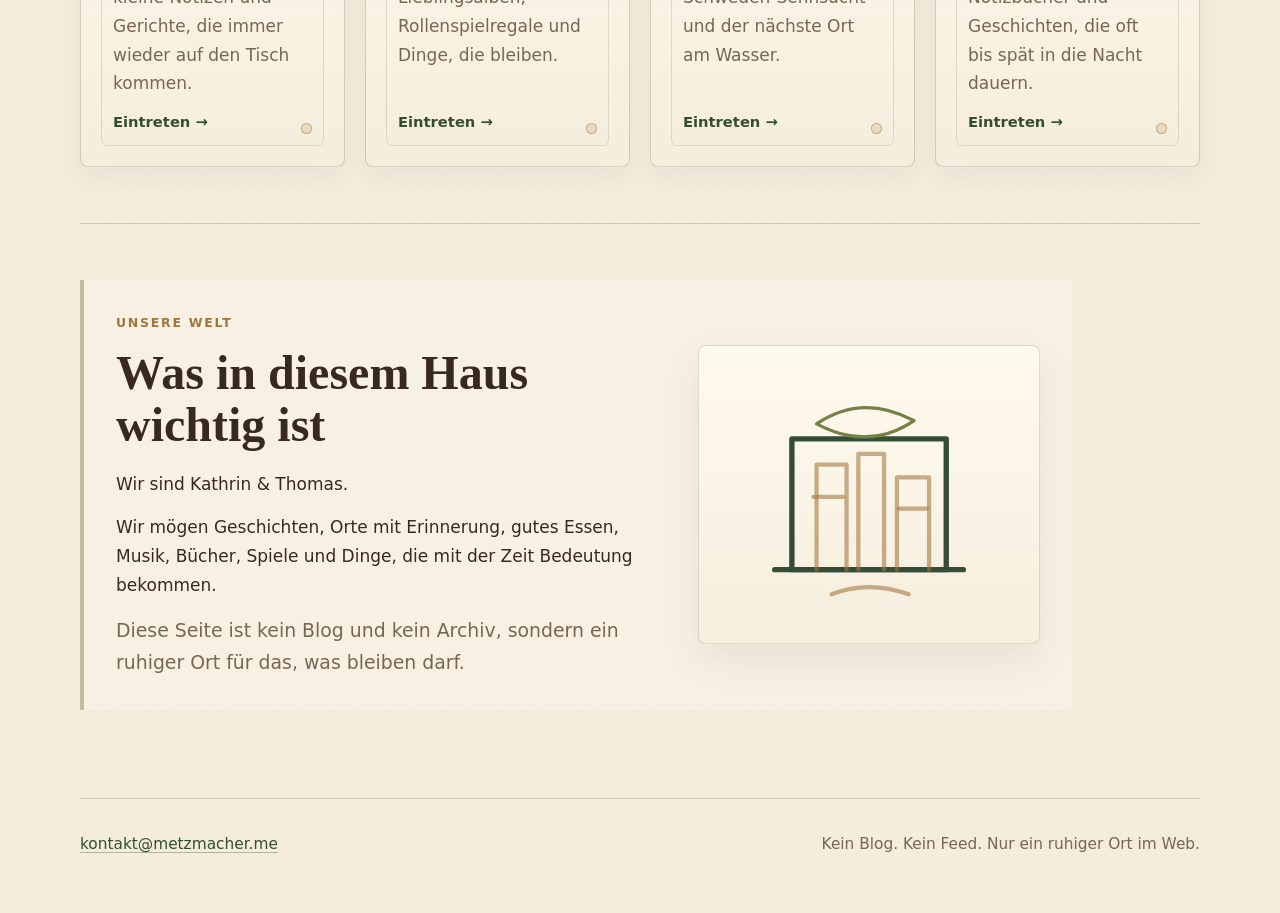
==== commit bcc1134b: "Add new room kueche to share recipes" ====
--- a/index.html
+++ b/index.html
@@ -25,9 +25,10 @@
         </a>
         <ul class="nav-list">
           <li><a href="/" aria-current="page">Haus</a></li>
+          <li><a href="/kueche/">Küche</a></li>
+          <li><a href="/bibliothek/">Bibliothek</a></li>
+          <li><a href="/fernwehzimmer/">Fernwehzimmer</a></li>
           <li><a href="/spielzimmer/">Spielzimmer</a></li>
-          <li><a href="/fernwehzimmer/">Fernwehzimmer</a></li>
-          <li><a href="/bibliothek/">Bibliothek</a></li>
         </ul>
       </nav>
     </header>
@@ -39,10 +40,10 @@
           <h1 id="hero-title">Das Haus Metzmacher</h1>
           <p class="subtitle">Ein digitales Zuhause für unsere Geschichten, Interessen und Abenteuer.</p>
           <p>
-            Wir sammeln hier Dinge, die uns begleiten: Spielabende, Reisen, Bücher,
-            Musik, Erinnerungen und Ideen, die bleiben dürfen.
+            Wir sammeln hier Dinge, die uns begleiten: gutes Essen, Bücher, Reisen,
+            Spielabende, Musik, Erinnerungen und Ideen, die bleiben dürfen.
           </p>
-          <p class="hero-note">Drei Räume. Viele Geschichten. Kein Feed.</p>
+          <p class="hero-note">Vier Räume. Viele Geschichten. Kein Feed.</p>
           <a class="scroll-cue" href="#haus-raeume" aria-label="Zur Einführung der Räume scrollen">
             Räume entdecken
             <span aria-hidden="true">↓</span>
@@ -73,54 +74,39 @@
           <h2 id="house-intro-title">Ein Haus besteht aus Räumen</h2>
         </div>
         <div class="intro-text">
-          <p>Dieses Haus hat drei Türen.</p>
+          <p>Dieses Haus hat vier Türen.</p>
           <p>
-            Hinter einer stehen Spieltische,<br>
+            Hinter einer liegt ein Rezeptheft,<br>
+            hinter einer stehen Bücherregale,<br>
             hinter einer Karten und Reiseführer,<br>
-            hinter einer Bücherregale.
+            hinter einer stehen Spieltische.
           </p>
-          <p>Mehr braucht es nicht.</p>
+          <p>Mehr braucht es gerade nicht.</p>
         </div>
       </section>
 
       <section class="section rooms" id="raeume" aria-labelledby="rooms-title">
         <div class="section-heading">
           <p class="eyebrow">Räume des Hauses</p>
-          <h2 id="rooms-title">Drei Türen, die offen stehen</h2>
+          <h2 id="rooms-title">Vier Türen, die offen stehen</h2>
         </div>
 
         <div class="room-grid">
           <article class="room-card">
-            <a class="room-link" href="/spielzimmer/" aria-label="Das Spielzimmer betreten">
-              <div class="room-icon" aria-hidden="true">
-                <svg viewBox="0 0 48 48" focusable="false">
-                  <path d="M12 9h24v30H12z" />
-                  <path d="M18 39V15h18" />
-                  <path d="M22 22h8" />
-                  <path d="M22 29h5" />
-                  <circle cx="31" cy="31" r="1.5" />
-                </svg>
-              </div>
-              <h3>Das Spielzimmer</h3>
-              <p>Ein Tisch, Würfel, Notizbücher und Geschichten, die oft bis spät in die Nacht dauern.</p>
-              <span class="room-enter" aria-hidden="true">Eintreten →</span>
-            </a>
-          </article>
-
-          <article class="room-card">
-            <a class="room-link" href="/fernwehzimmer/" aria-label="Das Fernwehzimmer betreten">
-              <div class="room-icon" aria-hidden="true">
-                <svg viewBox="0 0 48 48" focusable="false">
-                  <path d="M11 37h26" />
-                  <path d="M13 33c5-8 10-13 15-13s8 5 12 13" />
-                  <path d="M25 20c-2 5-2 9 1 13" />
-                  <path d="M13 15c8-6 16-8 24-5" />
-                  <path d="M37 10c-4 4-8 6-14 7" />
-                  <path d="M10 10h28v28H10z" />
-                </svg>
-              </div>
-              <h3>Das Fernwehzimmer</h3>
-              <p>Karten, Reiseführer, Schweden-Sehnsucht und der nächste Ort am Wasser.</p>
+            <a class="room-link" href="/kueche/" aria-label="Die Küche betreten">
+              <div class="room-icon" aria-hidden="true">
+                <svg viewBox="0 0 48 48" focusable="false">
+                  <path d="M11 38h26" />
+                  <path d="M15 21h18l-3 17H18z" />
+                  <path d="M19 21c-2-5 1-9 8-13" />
+                  <path d="M28 21c-2-6 1-11 7-15" />
+                  <path d="M13 19h5" />
+                  <path d="M30 19h5" />
+                  <path d="M19 34c4-2 9-2 14 0" />
+                </svg>
+              </div>
+              <h3>Küche</h3>
+              <p>Lieblingsrezepte, kleine Notizen und Gerichte, die immer wieder auf den Tisch kommen.</p>
               <span class="room-enter" aria-hidden="true">Eintreten →</span>
             </a>
           </article>
@@ -138,8 +124,43 @@
                   <path d="M34 18h1" />
                 </svg>
               </div>
-              <h3>Die Bibliothek</h3>
+              <h3>Bibliothek</h3>
               <p>Bücher mit Eselsohren, Lieblingsalben, Rollenspielregale und Dinge, die bleiben.</p>
+              <span class="room-enter" aria-hidden="true">Eintreten →</span>
+            </a>
+          </article>
+
+          <article class="room-card">
+            <a class="room-link" href="/fernwehzimmer/" aria-label="Das Fernwehzimmer betreten">
+              <div class="room-icon" aria-hidden="true">
+                <svg viewBox="0 0 48 48" focusable="false">
+                  <path d="M11 37h26" />
+                  <path d="M13 33c5-8 10-13 15-13s8 5 12 13" />
+                  <path d="M25 20c-2 5-2 9 1 13" />
+                  <path d="M13 15c8-6 16-8 24-5" />
+                  <path d="M37 10c-4 4-8 6-14 7" />
+                  <path d="M10 10h28v28H10z" />
+                </svg>
+              </div>
+              <h3>Fernwehzimmer</h3>
+              <p>Karten, Reiseführer, Schweden-Sehnsucht und der nächste Ort am Wasser.</p>
+              <span class="room-enter" aria-hidden="true">Eintreten →</span>
+            </a>
+          </article>
+
+          <article class="room-card">
+            <a class="room-link" href="/spielzimmer/" aria-label="Das Spielzimmer betreten">
+              <div class="room-icon" aria-hidden="true">
+                <svg viewBox="0 0 48 48" focusable="false">
+                  <path d="M12 9h24v30H12z" />
+                  <path d="M18 39V15h18" />
+                  <path d="M22 22h8" />
+                  <path d="M22 29h5" />
+                  <circle cx="31" cy="31" r="1.5" />
+                </svg>
+              </div>
+              <h3>Spielzimmer</h3>
+              <p>Ein Tisch, Würfel, Notizbücher und Geschichten, die oft bis spät in die Nacht dauern.</p>
               <span class="room-enter" aria-hidden="true">Eintreten →</span>
             </a>
           </article>
--- a/styles.css
+++ b/styles.css
@@ -176,7 +176,7 @@
 .nav-list {
   display: flex;
   flex-wrap: wrap;
-  justify-content: flex-end;
+  justify-content: flex-start;
   gap: var(--space-xs) var(--space-md);
   margin: 0;
   padding: 0;
@@ -190,11 +190,13 @@
 }
 
 .nav-list a:hover,
-.nav-list a[aria-current="page"] {
-  color: var(--color-green);
-}
-
-.nav-list a[aria-current="page"] {
+.nav-list a[aria-current="page"],
+.nav-list a[aria-current="location"] {
+  color: var(--color-green);
+}
+
+.nav-list a[aria-current="page"],
+.nav-list a[aria-current="location"] {
   text-decoration: underline;
   text-decoration-color: rgba(160, 118, 63, 0.42);
 }
@@ -362,7 +364,7 @@
 
 .room-grid {
   display: grid;
-  grid-template-columns: repeat(3, minmax(0, 1fr));
+  grid-template-columns: repeat(4, minmax(0, 1fr));
   gap: var(--space-md);
 }
 
@@ -382,9 +384,10 @@
   position: relative;
   z-index: 1;
   display: flex;
+  height: 100%;
   min-height: 17rem;
   flex-direction: column;
-  padding: var(--space-lg);
+  padding: var(--space-lg) var(--space-lg) calc(var(--space-lg) + 2.2rem);
   color: inherit;
   text-decoration: none;
 }
@@ -444,11 +447,12 @@
 }
 
 .room-enter {
+  position: absolute;
+  left: var(--space-lg);
+  bottom: var(--space-lg);
   display: inline-flex;
   align-items: center;
   gap: 0.4rem;
-  margin-top: auto;
-  padding-top: var(--space-lg);
   color: var(--color-green);
   font-size: 0.92rem;
   font-weight: 700;
@@ -496,6 +500,53 @@
 
 .collection-card {
   padding: var(--space-lg);
+}
+
+.games-section .quiet-copy {
+  margin-bottom: var(--space-lg);
+}
+
+.game-card {
+  min-height: 11rem;
+}
+
+.game-shelf-grid {
+  display: grid;
+  grid-template-columns: repeat(auto-fit, minmax(min(100%, 12rem), 1fr));
+  gap: var(--space-md);
+}
+
+.game-shelf-card {
+  position: relative;
+  min-height: 7.5rem;
+  padding: var(--space-md) var(--space-lg);
+  overflow: hidden;
+}
+
+.game-shelf-card::after {
+  position: absolute;
+  right: 1rem;
+  bottom: 0.85rem;
+  width: 2.5rem;
+  height: 3.2rem;
+  content: "";
+  border: 1px solid rgba(160, 118, 63, 0.22);
+  border-radius: 3px;
+  background:
+    linear-gradient(rgba(117, 130, 71, 0.16), rgba(117, 130, 71, 0.16)) 0.55rem 0.8rem / 1.45rem 1px no-repeat,
+    linear-gradient(rgba(160, 118, 63, 0.14), rgba(160, 118, 63, 0.14)) 0.55rem 1.3rem / 1.1rem 1px no-repeat,
+    rgba(255, 250, 239, 0.42);
+  transform: rotate(1.5deg);
+}
+
+.game-shelf-card h3 {
+  position: relative;
+  z-index: 1;
+  max-width: calc(100% - 2rem);
+}
+
+.game-wish-card {
+  min-height: 11.5rem;
 }
 
 .collection-card h3,
@@ -673,9 +724,547 @@
   font-weight: 700;
 }
 
+.more-shelf {
+  padding-bottom: var(--space-xl);
+}
+
+.more-shelf .quiet-copy {
+  max-width: 44rem;
+}
+
+.shelf-link-list {
+  display: flex;
+  flex-wrap: wrap;
+  gap: var(--space-sm);
+  margin-top: var(--space-lg);
+}
+
+.shelf-link {
+  display: inline-flex;
+  align-items: center;
+  gap: 0.45rem;
+  padding: 0.72rem 0.95rem;
+  border: 1px solid rgba(56, 41, 31, 0.16);
+  border-radius: var(--radius);
+  color: var(--color-green);
+  font-size: 0.94rem;
+  font-weight: 700;
+  text-decoration: none;
+  background:
+    linear-gradient(180deg, rgba(255, 250, 239, 0.66), rgba(234, 223, 201, 0.28)),
+    var(--color-card);
+}
+
+.shelf-link::after {
+  content: "↗";
+  color: var(--color-bronze);
+  font-size: 0.9em;
+  line-height: 1;
+}
+
+.shelf-link:hover {
+  border-color: rgba(160, 118, 63, 0.34);
+  background: rgba(255, 250, 239, 0.62);
+}
+
+.kept-books {
+  padding-bottom: var(--space-2xl);
+}
+
+.kept-shelf-grid {
+  display: grid;
+  grid-template-columns: repeat(2, minmax(0, 1fr));
+  gap: var(--space-md);
+  margin-top: var(--space-lg);
+}
+
+.kept-shelf-card {
+  padding: var(--space-lg);
+  border: 1px solid var(--color-line);
+  border-radius: var(--radius);
+  background:
+    linear-gradient(180deg, rgba(255, 250, 239, 0.68), rgba(234, 223, 201, 0.3)),
+    var(--color-card);
+  box-shadow: 0 10px 30px rgba(56, 41, 31, 0.045);
+}
+
+.kept-shelf-card ul {
+  display: grid;
+  gap: var(--space-sm);
+  margin: var(--space-md) 0 0;
+  padding: 0;
+  list-style: none;
+}
+
+.kept-shelf-card li {
+  position: relative;
+  padding-left: 1.15rem;
+  color: var(--color-muted);
+}
+
+.kept-shelf-card li::before {
+  position: absolute;
+  top: 0.72em;
+  left: 0;
+  width: 0.42rem;
+  height: 0.42rem;
+  content: "";
+  border: 1px solid rgba(160, 118, 63, 0.5);
+  border-radius: 50%;
+  background: rgba(160, 118, 63, 0.16);
+}
+
 .place-card {
   display: grid;
   gap: var(--space-md);
+}
+
+.trips-section .quiet-copy {
+  max-width: 44rem;
+}
+
+.trip-grid {
+  display: grid;
+  grid-template-columns: repeat(auto-fit, minmax(min(100%, 18rem), 1fr));
+  gap: var(--space-md);
+  justify-content: start;
+  margin-top: var(--space-lg);
+}
+
+.recipes-section .quiet-copy {
+  max-width: 44rem;
+  margin-bottom: var(--space-lg);
+}
+
+.recipe-grid {
+  display: grid;
+  grid-template-columns: repeat(3, minmax(0, 1fr));
+  gap: var(--space-md);
+}
+
+.recipe-card {
+  position: relative;
+  min-width: 0;
+  overflow: hidden;
+  border: 1px solid var(--color-line);
+  border-radius: var(--radius);
+  background:
+    linear-gradient(180deg, rgba(255, 250, 239, 0.72), rgba(234, 223, 201, 0.34)),
+    repeating-linear-gradient(0deg, rgba(56, 41, 31, 0.026) 0 1px, transparent 1px 9px),
+    var(--color-card);
+  box-shadow: 0 10px 30px rgba(56, 41, 31, 0.045);
+}
+
+.recipe-card::after {
+  position: absolute;
+  right: 1rem;
+  bottom: 1rem;
+  width: 2.8rem;
+  height: 3.5rem;
+  content: "";
+  border: 1px solid rgba(160, 118, 63, 0.22);
+  border-radius: 3px;
+  background:
+    linear-gradient(rgba(117, 130, 71, 0.18), rgba(117, 130, 71, 0.18)) 0.58rem 0.78rem / 1.45rem 1px no-repeat,
+    linear-gradient(rgba(160, 118, 63, 0.14), rgba(160, 118, 63, 0.14)) 0.58rem 1.25rem / 1.7rem 1px no-repeat,
+    linear-gradient(rgba(160, 118, 63, 0.12), rgba(160, 118, 63, 0.12)) 0.58rem 1.72rem / 1.15rem 1px no-repeat,
+    rgba(255, 250, 239, 0.44);
+  transform: rotate(1.5deg);
+}
+
+.recipe-card-quiet {
+  border-style: dashed;
+}
+
+.recipe-link {
+  position: relative;
+  z-index: 1;
+  display: flex;
+  min-height: 13rem;
+  flex-direction: column;
+  padding: var(--space-lg) calc(var(--space-lg) + 1.6rem) var(--space-lg) var(--space-lg);
+  color: inherit;
+  text-decoration: none;
+}
+
+.recipe-card a.recipe-link:hover h3 {
+  color: var(--color-green);
+}
+
+.recipe-category {
+  margin-bottom: var(--space-sm);
+  color: var(--color-bronze);
+  font-size: 0.76rem;
+  font-weight: 700;
+  letter-spacing: 0.12em;
+  text-transform: uppercase;
+}
+
+.recipe-card p:not(.recipe-category) {
+  color: var(--color-muted);
+}
+
+.recipe-tags,
+.recipe-meta {
+  display: flex;
+  flex-wrap: wrap;
+  gap: var(--space-xs);
+  margin: var(--space-md) 0 0;
+  padding: 0;
+  list-style: none;
+}
+
+.recipe-tags {
+  margin-top: auto;
+  padding-top: var(--space-md);
+}
+
+.recipe-card .recipe-tags {
+  width: calc(100% - 3.9rem);
+}
+
+.recipe-tags li,
+.recipe-meta li {
+  padding: 0.34rem 0.55rem;
+  border: 1px solid rgba(56, 41, 31, 0.14);
+  border-radius: 999px;
+  color: var(--color-green);
+  font-size: 0.78rem;
+  font-weight: 700;
+  line-height: 1.2;
+  background: rgba(255, 250, 239, 0.5);
+}
+
+.recipe-hero h1 {
+  max-width: 100%;
+}
+
+.recipe-detail {
+  padding-top: var(--space-lg);
+  padding-bottom: var(--space-2xl);
+}
+
+.recipe-detail-grid {
+  display: grid;
+  gap: var(--space-md);
+  align-items: start;
+}
+
+.recipe-back {
+  margin-bottom: var(--space-sm);
+  color: var(--color-muted);
+  font-size: 0.96rem;
+  font-weight: 700;
+}
+
+.recipe-columns {
+  display: grid;
+  grid-template-columns: minmax(18rem, 0.92fr) minmax(0, 1.08fr);
+  gap: var(--space-xl);
+  align-items: start;
+}
+
+.recipe-columns .section-heading {
+  margin-bottom: var(--space-md);
+}
+
+.recipe-instructions {
+  display: grid;
+  gap: var(--space-xl);
+}
+
+.ingredient-list,
+.recipe-steps,
+.recipe-notes {
+  margin: 0;
+  padding: 0;
+}
+
+.ingredient-groups {
+  display: grid;
+  gap: var(--space-lg);
+}
+
+.ingredient-group h3 {
+  margin-bottom: var(--space-sm);
+  color: var(--color-green);
+  font-size: 1.18rem;
+}
+
+.ingredient-group-note {
+  margin-bottom: var(--space-sm);
+  color: var(--color-muted);
+  font-size: 0.96rem;
+}
+
+.ingredient-list,
+.recipe-notes {
+  display: grid;
+  gap: var(--space-xs);
+  list-style: none;
+}
+
+.ingredient-list li {
+  display: grid;
+  grid-template-columns: minmax(0, 1fr) auto;
+  gap: var(--space-md);
+  padding: var(--space-sm) 0;
+  border-bottom: 1px solid rgba(56, 41, 31, 0.12);
+}
+
+.ingredient-list span:first-child {
+  color: var(--color-ink);
+  font-family: var(--font-serif);
+  font-size: 1.12rem;
+}
+
+.ingredient-list span:last-child {
+  color: var(--color-muted);
+  font-size: 0.96rem;
+  text-align: right;
+}
+
+.recipe-steps {
+  display: grid;
+  gap: var(--space-md);
+  counter-reset: recipe-step;
+  list-style: none;
+}
+
+.recipe-steps li {
+  position: relative;
+  min-height: 2.2rem;
+  padding-left: 3rem;
+  color: var(--color-muted);
+}
+
+.recipe-steps li::before {
+  position: absolute;
+  top: 0.08rem;
+  left: 0;
+  display: grid;
+  width: 2rem;
+  height: 2rem;
+  place-items: center;
+  counter-increment: recipe-step;
+  content: counter(recipe-step);
+  border: 1px solid rgba(160, 118, 63, 0.36);
+  border-radius: 50%;
+  color: var(--color-green);
+  font-family: var(--font-serif);
+  font-weight: 700;
+  background: rgba(255, 250, 239, 0.54);
+}
+
+.recipe-notes li {
+  position: relative;
+  padding-left: 1.15rem;
+  color: var(--color-muted);
+}
+
+.recipe-notes li::before {
+  position: absolute;
+  top: 0.72em;
+  left: 0;
+  width: 0.42rem;
+  height: 0.42rem;
+  content: "";
+  border: 1px solid rgba(160, 118, 63, 0.5);
+  border-radius: 50%;
+  background: rgba(160, 118, 63, 0.16);
+}
+
+.trip-grid:not([data-trip-count]),
+.trip-grid[data-trip-count="0"],
+.trip-grid[data-trip-count="1"] {
+  grid-template-columns: minmax(0, min(100%, 32rem));
+}
+
+.trip-card {
+  display: grid;
+  grid-template-rows: auto 1fr;
+  overflow: hidden;
+  border: 1px solid var(--color-line);
+  border-radius: var(--radius);
+  background:
+    linear-gradient(180deg, rgba(255, 250, 239, 0.68), rgba(234, 223, 201, 0.3)),
+    var(--color-card);
+  box-shadow: 0 10px 30px rgba(56, 41, 31, 0.05);
+}
+
+.trip-media {
+  position: relative;
+  display: grid;
+  min-height: 12rem;
+  place-items: center;
+  overflow: hidden;
+  border-bottom: 1px solid rgba(56, 41, 31, 0.12);
+  background:
+    linear-gradient(135deg, rgba(117, 130, 71, 0.08), transparent 42%),
+    linear-gradient(180deg, rgba(255, 250, 239, 0.82), rgba(234, 223, 201, 0.48)),
+    repeating-linear-gradient(0deg, rgba(56, 41, 31, 0.028) 0 1px, transparent 1px 8px);
+}
+
+.trip-media::before {
+  position: absolute;
+  inset: 1rem;
+  content: "";
+  border: 1px solid rgba(52, 77, 52, 0.16);
+  border-radius: calc(var(--radius) - 3px);
+}
+
+.trip-media img {
+  width: 100%;
+  height: 100%;
+  min-height: 12rem;
+  object-fit: cover;
+}
+
+.trip-media span {
+  position: relative;
+  z-index: 1;
+  color: var(--color-bronze);
+  font-size: 0.76rem;
+  font-weight: 700;
+  letter-spacing: 0.12em;
+  text-transform: uppercase;
+}
+
+.trip-body {
+  display: flex;
+  flex-direction: column;
+  padding: var(--space-lg);
+}
+
+.trip-body p {
+  color: var(--color-muted);
+}
+
+.trip-date {
+  margin-bottom: var(--space-sm);
+  color: var(--color-bronze);
+  font-size: 0.82rem;
+  font-weight: 700;
+  letter-spacing: 0.08em;
+  text-transform: uppercase;
+}
+
+.trip-actions {
+  display: flex;
+  flex-wrap: wrap;
+  align-items: center;
+  gap: var(--space-sm) var(--space-md);
+  margin-top: var(--space-md);
+}
+
+.trip-link,
+.trip-video-link {
+  display: inline-flex;
+  align-items: center;
+  width: fit-content;
+  font-size: 0.92rem;
+  font-weight: 700;
+}
+
+.trip-primary-link {
+  padding: 0.58rem 0.82rem;
+  border: 1px solid rgba(56, 41, 31, 0.16);
+  border-radius: var(--radius);
+  color: var(--color-green);
+  text-decoration: none;
+  background:
+    linear-gradient(180deg, rgba(255, 250, 239, 0.66), rgba(234, 223, 201, 0.24)),
+    var(--color-card);
+}
+
+.trip-primary-link:hover {
+  border-color: rgba(160, 118, 63, 0.34);
+}
+
+.trip-video-link {
+  padding: 0;
+  border: 0;
+  color: var(--color-muted);
+  font: inherit;
+  font-size: 0.88rem;
+  text-decoration-color: rgba(119, 102, 83, 0.28);
+  background: transparent;
+  cursor: pointer;
+}
+
+.trip-video-link:hover {
+  color: var(--color-bronze);
+}
+
+.trip-video-dialog {
+  width: min(calc(100% - 2rem), 56rem);
+  padding: 0;
+  border: 1px solid var(--color-line);
+  border-radius: var(--radius);
+  color: var(--color-ink);
+  background:
+    linear-gradient(rgba(244, 236, 221, 0.95), rgba(244, 236, 221, 0.95)),
+    repeating-linear-gradient(90deg, rgba(56, 41, 31, 0.03) 0 1px, transparent 1px 7px),
+    var(--color-paper);
+  box-shadow: 0 26px 80px rgba(56, 41, 31, 0.26);
+}
+
+.trip-video-dialog::backdrop {
+  background: rgba(56, 41, 31, 0.42);
+}
+
+.trip-video-dialog-content {
+  padding: var(--space-lg);
+}
+
+.trip-video-dialog-header {
+  display: flex;
+  align-items: flex-start;
+  justify-content: space-between;
+  gap: var(--space-md);
+  margin-bottom: var(--space-md);
+}
+
+.trip-video-heading h2 {
+  margin-bottom: var(--space-xs);
+  font-size: 2rem;
+}
+
+.trip-video-close {
+  flex: 0 0 auto;
+  padding: 0.55rem 0.8rem;
+  border: 1px solid rgba(56, 41, 31, 0.16);
+  border-radius: var(--radius);
+  color: var(--color-green);
+  font: inherit;
+  font-size: 0.9rem;
+  font-weight: 700;
+  background: rgba(255, 250, 239, 0.58);
+  cursor: pointer;
+}
+
+.trip-video-close:hover {
+  border-color: rgba(160, 118, 63, 0.34);
+  color: var(--color-bronze);
+}
+
+.trip-video-frame {
+  overflow: hidden;
+  border: 1px solid rgba(56, 41, 31, 0.14);
+  border-radius: calc(var(--radius) - 2px);
+  aspect-ratio: 16 / 9;
+  background: rgba(56, 41, 31, 0.12);
+}
+
+.trip-video-frame iframe {
+  display: block;
+  width: 100%;
+  height: 100%;
+  border: 0;
+}
+
+.wish-card {
+  min-height: 13rem;
 }
 
 .image-placeholder {
@@ -799,9 +1388,16 @@
   .library-grid,
   .placeholder-grid,
   .book-grid,
-  .book-grid-current {
+  .book-grid-current,
+  .recipe-grid,
+  .kept-shelf-grid,
+  .trip-grid,
+  .game-shelf-grid,
+  .recipe-detail-grid,
+  .recipe-columns {
     grid-template-columns: 1fr;
   }
+
 }
 
 @media (max-width: 640px) {
@@ -840,6 +1436,9 @@
   }
 
   .nav-list {
+    display: grid;
+    grid-template-columns: repeat(3, max-content);
+    width: 100%;
     justify-content: flex-start;
   }
 
@@ -852,6 +1451,11 @@
     padding-left: var(--space-md);
   }
 
+  .recipe-meta {
+    display: grid;
+    grid-template-columns: repeat(2, max-content);
+  }
+
   .about-note {
     padding: var(--space-md);
   }
@@ -872,4 +1476,21 @@
     width: min(calc(100% - 1.25rem), var(--max-width));
     flex-direction: column;
   }
-}
+
+  .trip-video-dialog-header {
+    flex-direction: column;
+  }
+
+  .trip-video-close {
+    width: fit-content;
+  }
+
+  .ingredient-list li {
+    grid-template-columns: 1fr;
+    gap: 0.15rem;
+  }
+
+  .ingredient-list span:last-child {
+    text-align: left;
+  }
+}
